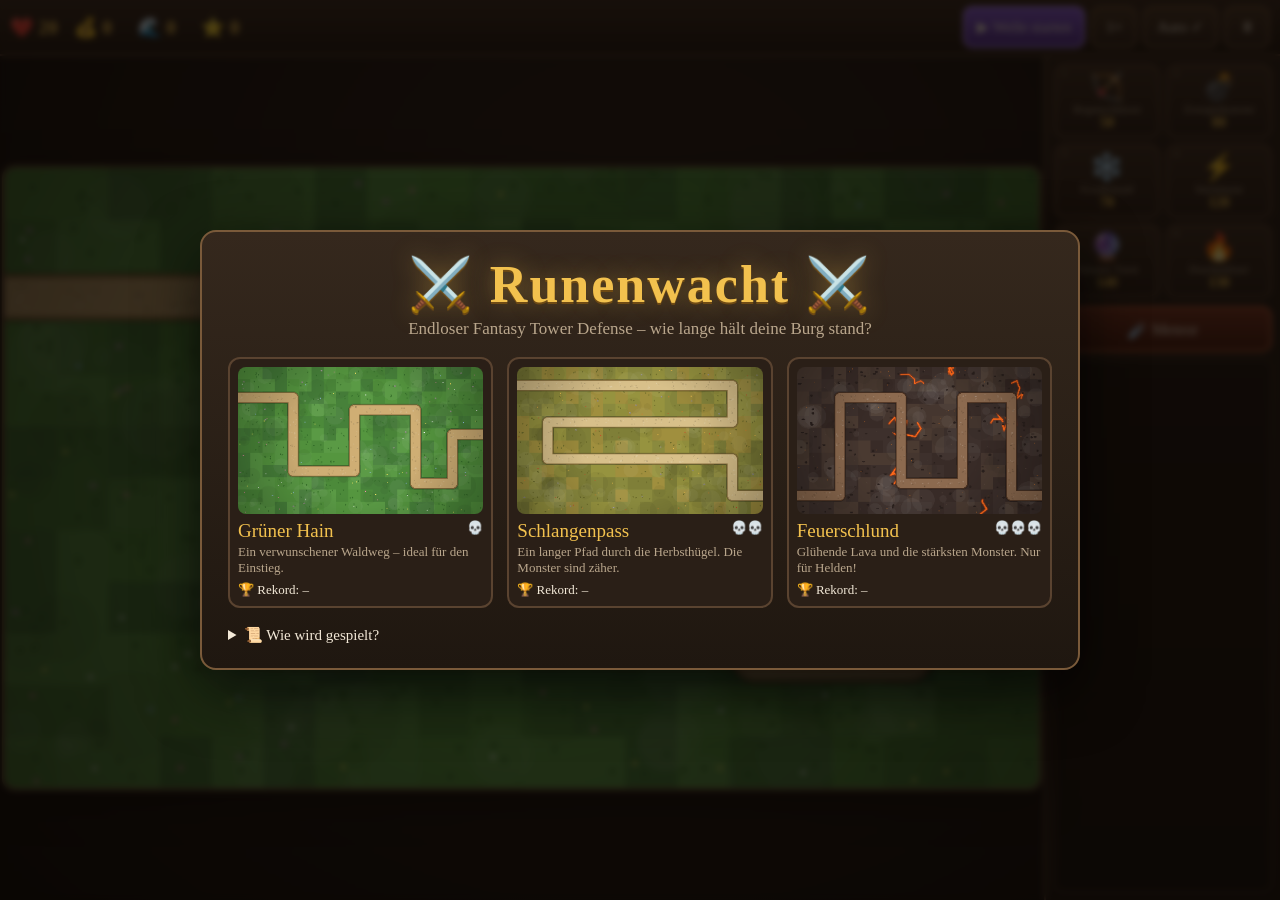
==== index.html @ 2c0310c6 "Add Runenwacht: endless fantasy tower defense game Browser game in plain HTML/CSS/JS for laptop and " ====
<!doctype html>
<html lang="de">
<head>
  <meta charset="utf-8">
  <meta name="viewport" content="width=device-width, initial-scale=1, maximum-scale=1, user-scalable=no, viewport-fit=cover">
  <meta name="mobile-web-app-capable" content="yes">
  <meta name="apple-mobile-web-app-capable" content="yes">
  <meta name="apple-mobile-web-app-status-bar-style" content="black-translucent">
  <meta name="theme-color" content="#1b1410">
  <link rel="manifest" href="manifest.webmanifest">
  <link rel="icon" href="icon.svg" type="image/svg+xml">
  <title>Runenwacht – Endless Tower Defense</title>
  <link rel="stylesheet" href="style.css">
</head>
<body>
  <div id="app">
    <header id="hud">
      <div class="stats">
        <span class="stat" title="Leben">❤️ <b id="lives">20</b></span>
        <span class="stat" title="Gold">💰 <b id="gold">0</b></span>
        <span class="stat" title="Welle">🌊 <b id="wave">0</b></span>
        <span class="stat" title="Punkte">⭐ <b id="score">0</b></span>
      </div>
      <div class="controls">
        <button id="btnWave" class="btn primary">▶ Welle starten</button>
        <button id="btnSpeed" class="btn" title="Geschwindigkeit (F)">1×</button>
        <button id="btnAuto" class="btn" title="Nächste Welle automatisch starten">Auto ✓</button>
        <button id="btnPause" class="btn" title="Pause (Leertaste)">⏸</button>
      </div>
    </header>
    <main id="main">
      <div id="stage">
        <canvas id="game"></canvas>
        <div id="toast"></div>
      </div>
      <aside id="panel">
        <div id="towerList"></div>
        <button id="btnMeteor" class="spell" title="Meteor (M)">☄️ <span>Meteor</span></button>
        <div id="info"></div>
      </aside>
    </main>
  </div>

  <div id="overlay" class="overlay"></div>

  <script src="game.js"></script>
</body>
</html>
---- style.css ----
:root {
  --panel: #2a1f17;
  --border: #5a4330;
  --gold: #f2c14e;
  --text: #f3e9d8;
  --muted: #b9a68c;
}

* { box-sizing: border-box; -webkit-tap-highlight-color: transparent; }

html, body {
  margin: 0;
  height: 100%;
  background: radial-gradient(circle at 50% 30%, #2b2018, #0d0907);
  color: var(--text);
  font-family: "Palatino Linotype", Palatino, "Book Antiqua", Georgia, serif;
  overflow: hidden;
  user-select: none;
  -webkit-user-select: none;
  -webkit-touch-callout: none;
  touch-action: manipulation;
  overscroll-behavior: none;
}

#app {
  display: flex;
  flex-direction: column;
  height: 100vh;
  height: 100dvh;
  padding: env(safe-area-inset-top) env(safe-area-inset-right) env(safe-area-inset-bottom) env(safe-area-inset-left);
}

/* ---------- HUD ---------- */
#hud {
  display: flex;
  justify-content: space-between;
  align-items: center;
  gap: 8px;
  padding: 6px 10px;
  background: linear-gradient(#3a2b1f, #221810);
  border-bottom: 2px solid var(--border);
  flex-wrap: wrap;
}
.stats { display: flex; gap: 16px; font-size: 19px; flex-wrap: wrap; }
.stat b { color: var(--gold); display: inline-block; min-width: 2ch; }
.stat.hurt b { color: #ff5a4a; }
.controls { display: flex; gap: 6px; }

.btn {
  min-height: 42px;
  min-width: 46px;
  padding: 6px 12px;
  border-radius: 9px;
  border: 2px solid #6b5038;
  background: linear-gradient(#4a3726, #31241a);
  color: var(--text);
  font: inherit;
  font-size: 15px;
  cursor: pointer;
  white-space: nowrap;
}
.btn:hover:not(:disabled) { border-color: #9a7550; }
.btn:active:not(:disabled) { transform: translateY(1px); }
.btn:disabled { opacity: .45; cursor: default; }
.btn.primary { background: linear-gradient(#8a5bd6, #56318f); border-color: #b48cf0; }
.btn.danger { background: linear-gradient(#a8452f, #6e2618); border-color: #e0806a; }
.btn.good { background: linear-gradient(#4f8f3a, #2f5e22); border-color: #8fd06e; }
.btn.off { opacity: .6; }

/* ---------- Main layout ---------- */
#main { flex: 1; display: flex; min-height: 0; }
#stage {
  flex: 1;
  position: relative;
  display: flex;
  align-items: center;
  justify-content: center;
  min-width: 0;
  min-height: 0;
}
#game {
  display: block;
  border-radius: 10px;
  box-shadow: 0 0 0 3px var(--border), 0 10px 40px rgba(0, 0, 0, .6);
  touch-action: none;
  cursor: pointer;
}

#toast {
  position: absolute;
  left: 50%;
  bottom: 18px;
  transform: translateX(-50%);
  background: rgba(20, 12, 8, .88);
  border: 1px solid var(--border);
  color: var(--text);
  padding: 8px 16px;
  border-radius: 20px;
  font-size: 15px;
  pointer-events: none;
  opacity: 0;
  transition: opacity .25s;
  white-space: nowrap;
}
#toast.show { opacity: 1; }

/* ---------- Side panel ---------- */
#panel {
  width: 236px;
  background: linear-gradient(#2e2219, #1b140e);
  border-left: 2px solid var(--border);
  padding: 8px;
  display: flex;
  flex-direction: column;
  gap: 8px;
  overflow-y: auto;
}
#towerList { display: grid; grid-template-columns: 1fr 1fr; gap: 6px; }

.tbtn {
  position: relative;
  display: flex;
  flex-direction: column;
  align-items: center;
  padding: 6px 2px 5px;
  border-radius: 10px;
  border: 2px solid var(--border);
  background: linear-gradient(#3e2e21, #2c2017);
  color: var(--text);
  font: inherit;
  cursor: pointer;
  min-width: 0;
}
.tbtn .ic { font-size: 27px; line-height: 1.15; }
.tbtn .nm { font-size: 11px; color: var(--muted); white-space: nowrap; overflow: hidden; text-overflow: ellipsis; max-width: 100%; }
.tbtn .cs { font-size: 14px; color: var(--gold); font-weight: bold; }
.tbtn .key { position: absolute; top: 2px; left: 6px; font-size: 10px; color: #8a7660; }
.tbtn.sel { border-color: var(--gold); box-shadow: 0 0 12px rgba(242, 193, 78, .55); background: linear-gradient(#5a4129, #3a2a1c); }
.tbtn.poor { opacity: .42; }

.spell {
  min-height: 46px;
  border-radius: 10px;
  border: 2px solid #c0603a;
  background: linear-gradient(#7a3420, #4a1d10);
  color: var(--text);
  font: inherit;
  font-size: 16px;
  cursor: pointer;
  position: relative;
  overflow: hidden;
}
.spell.active { border-color: var(--gold); box-shadow: 0 0 14px rgba(255, 140, 60, .7); }
.spell:disabled { opacity: .55; cursor: default; }

#info {
  background: rgba(0, 0, 0, .25);
  border: 1px solid #4a3828;
  border-radius: 10px;
  padding: 8px 10px;
  font-size: 14px;
  flex: 1;
  min-height: 90px;
  line-height: 1.35;
}
#info h3 { margin: 0 0 4px; font-size: 17px; color: var(--gold); }
#info h3 small { color: var(--muted); font-weight: normal; font-size: 13px; }
#info p { margin: 4px 0; color: var(--muted); }
#info table { width: 100%; border-collapse: collapse; margin: 4px 0 6px; }
#info td { padding: 1px 0; }
#info td:last-child { text-align: right; }
#info .up { color: #8fe07a; }
#info .row { display: flex; gap: 6px; margin-top: 6px; }
#info .row .btn { flex: 1; font-size: 14px; padding: 6px 4px; }
#info .hint { font-size: 13px; color: #8a7660; }
#info kbd { background: #3a2b1f; border: 1px solid #5a4330; border-radius: 4px; padding: 0 4px; font-size: 11px; }

/* Portrait / narrow: panel moves below the map */
@media (orientation: portrait), (max-width: 760px) {
  #main { flex-direction: column; }
  #panel {
    width: auto;
    border-left: 0;
    border-top: 2px solid var(--border);
    display: grid;
    grid-template-columns: 1fr 130px;
    grid-template-areas: "towers towers" "info spell";
    max-height: 46vh;
  }
  #towerList { grid-area: towers; grid-template-columns: repeat(6, 1fr); }
  #btnMeteor { grid-area: spell; }
  #info { grid-area: info; height: 168px; min-height: 0; overflow-y: auto; }
  .tbtn .key { display: none; }
}

@media (max-height: 520px) and (orientation: landscape) {
  .stats { font-size: 16px; gap: 10px; }
  .btn { min-height: 36px; padding: 4px 9px; }
  #hud { padding: 3px 8px; }
  .tbtn .ic { font-size: 22px; }
  .tbtn .nm { display: none; }
}

/* ---------- Overlay ---------- */
.overlay {
  position: fixed;
  inset: 0;
  display: none;
  align-items: center;
  justify-content: center;
  background: rgba(10, 6, 4, .72);
  backdrop-filter: blur(3px);
  -webkit-backdrop-filter: blur(3px);
  z-index: 10;
  padding: 16px;
  overflow-y: auto;
}
.overlay.show { display: flex; }

.card {
  background: linear-gradient(#35281d, #1f1710);
  border: 2px solid #7a5a3a;
  border-radius: 16px;
  padding: 22px 26px;
  max-width: 880px;
  width: 100%;
  text-align: center;
  box-shadow: 0 20px 60px rgba(0, 0, 0, .7);
  margin: auto;
}
.card h1 {
  margin: 0;
  font-size: clamp(30px, 6vw, 52px);
  letter-spacing: 2px;
  color: var(--gold);
  text-shadow: 0 2px 0 #6e4a14, 0 0 24px rgba(242, 193, 78, .4);
}
.card h2 { margin: 0 0 8px; color: var(--gold); font-size: 30px; }
.card .sub { color: var(--muted); margin: 4px 0 18px; font-size: 17px; }
.card .big { font-size: 20px; margin: 6px 0; }
.card .big b { color: var(--gold); }
.card .record { color: #8fe07a; font-weight: bold; font-size: 20px; margin: 8px 0; }
.card .buttons { display: flex; gap: 10px; justify-content: center; margin-top: 16px; flex-wrap: wrap; }
.card .buttons .btn { font-size: 18px; padding: 10px 22px; }

.maps { display: grid; grid-template-columns: repeat(auto-fit, minmax(220px, 1fr)); gap: 14px; }
.mapcard {
  background: #2a1f17;
  border: 2px solid var(--border);
  border-radius: 12px;
  padding: 8px;
  cursor: pointer;
  color: var(--text);
  font: inherit;
  text-align: left;
  transition: transform .12s, border-color .12s;
}
.mapcard:hover, .mapcard:focus-visible { border-color: var(--gold); transform: translateY(-2px); }
.mapcard canvas { width: 100%; border-radius: 8px; display: block; aspect-ratio: 20 / 12; }
.mapcard .t { font-size: 19px; color: var(--gold); margin: 6px 0 2px; }
.mapcard .d { font-size: 13px; color: var(--muted); min-height: 34px; }
.mapcard .b { font-size: 13px; margin-top: 4px; }
.mapcard .diff { float: right; font-size: 13px; color: #ff9a6a; }

.help { margin-top: 16px; font-size: 14px; color: var(--muted); text-align: left; line-height: 1.5; }
.help summary { cursor: pointer; color: var(--text); font-size: 15px; }
.help ul { margin: 6px 0; padding-left: 20px; }
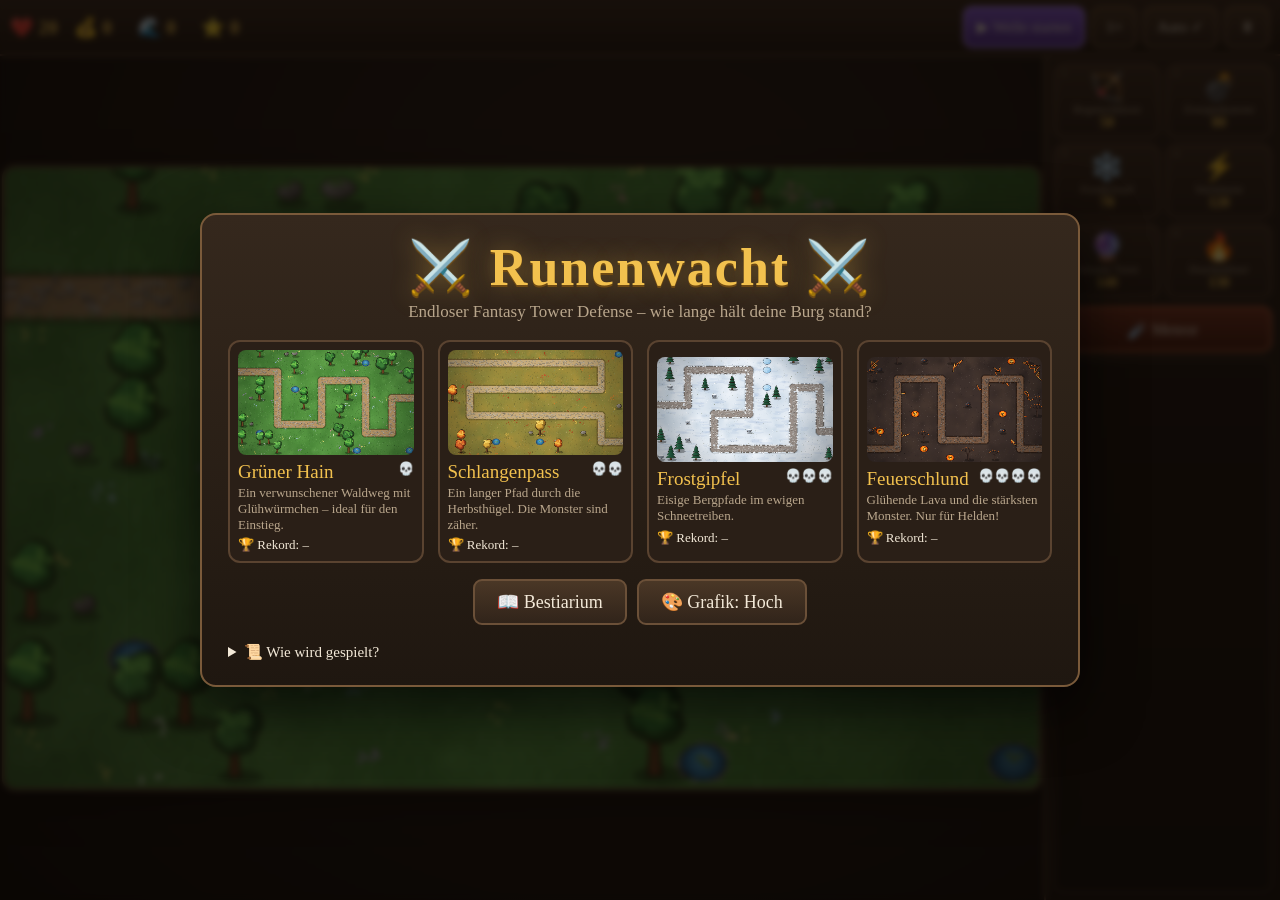
==== commit fae4dbf5: "Add 12 new enemies, 2 bosses and completely redrawn graphics - 19 enemy types with abilities (revive" ====
--- a/index.html
+++ b/index.html
@@ -35,6 +35,7 @@
       </div>
       <aside id="panel">
         <div id="towerList"></div>
+        <div id="nextWave"></div>
         <button id="btnMeteor" class="spell" title="Meteor (M)">☄️ <span>Meteor</span></button>
         <div id="info"></div>
       </aside>
@@ -43,6 +44,6 @@
 
   <div id="overlay" class="overlay"></div>
 
-  <script src="game.js"></script>
+  <script type="module" src="js/main.js"></script>
 </body>
 </html>
--- a/style.css
+++ b/style.css
@@ -175,6 +175,33 @@
 #info .hint { font-size: 13px; color: #8a7660; }
 #info kbd { background: #3a2b1f; border: 1px solid #5a4330; border-radius: 4px; padding: 0 4px; font-size: 11px; }
 
+/* Wellenvorschau */
+#nextWave { background: rgba(0, 0, 0, .25); border: 1px solid #4a3828; border-radius: 10px; padding: 5px 7px; }
+#nextWave:empty { display: none; }
+.nwtitle { font-size: 12px; color: var(--muted); margin-bottom: 3px; }
+.nwicons { display: flex; flex-wrap: wrap; gap: 4px; }
+.nwi { position: relative; width: 38px; height: 38px; border-radius: 8px; background: radial-gradient(#4a3828, #2a1f17); border: 1px solid #5a4330; }
+.nwi.boss { border-color: #e0301a; box-shadow: 0 0 8px rgba(224, 48, 26, .6); }
+.nwi canvas { width: 100%; height: 100%; display: block; }
+.nwi span { position: absolute; right: 1px; bottom: -2px; font-size: 11px; font-weight: bold; color: var(--gold); text-shadow: 0 1px 2px #000, 0 0 3px #000; }
+
+/* Gegner-Info */
+#info .enemyhead { display: flex; gap: 8px; align-items: center; }
+#info .enemyhead canvas { width: 64px; height: 64px; border-radius: 8px; background: radial-gradient(#4a3828, #2a1f17); flex: none; }
+#info .hp { color: #ff8a7a; margin: 2px 0; }
+.traits { display: flex; flex-wrap: wrap; gap: 4px; margin: 6px 0 0; }
+.traits span { font-size: 11.5px; background: #3a2b1f; border: 1px solid #5a4330; border-radius: 10px; padding: 1px 7px; color: var(--text); }
+
+/* Bestiarium */
+.card.wide { max-width: 1100px; }
+.bestiary { display: grid; grid-template-columns: repeat(auto-fill, minmax(300px, 1fr)); gap: 10px; text-align: left; max-height: 68vh; overflow-y: auto; padding: 4px; }
+.beast { display: flex; gap: 10px; background: #2a1f17; border: 1px solid var(--border); border-radius: 12px; padding: 8px; }
+.beast.boss { border-color: #a0301a; background: linear-gradient(#3a1a14, #2a1410); }
+.beast canvas { width: 84px; height: 84px; flex: none; border-radius: 10px; background: radial-gradient(#4a3828, #1f1610); }
+.beast .bt b { color: var(--gold); font-size: 16px; display: block; }
+.beast .bt small { color: #ff9a6a; font-size: 12px; }
+.beast .bt p { margin: 3px 0; font-size: 13px; color: var(--muted); }
+
 /* Portrait / narrow: panel moves below the map */
 @media (orientation: portrait), (max-width: 760px) {
   #main { flex-direction: column; }
@@ -184,11 +211,13 @@
     border-top: 2px solid var(--border);
     display: grid;
     grid-template-columns: 1fr 130px;
-    grid-template-areas: "towers towers" "info spell";
+    grid-template-areas: "towers towers" "next next" "info spell";
     max-height: 46vh;
   }
   #towerList { grid-area: towers; grid-template-columns: repeat(6, 1fr); }
   #btnMeteor { grid-area: spell; }
+  #nextWave { grid-area: next; display: flex; align-items: center; gap: 8px; }
+  .nwtitle { margin: 0; white-space: nowrap; }
   #info { grid-area: info; height: 168px; min-height: 0; overflow-y: auto; }
   .tbtn .key { display: none; }
 }
@@ -243,7 +272,7 @@
 .card .buttons { display: flex; gap: 10px; justify-content: center; margin-top: 16px; flex-wrap: wrap; }
 .card .buttons .btn { font-size: 18px; padding: 10px 22px; }
 
-.maps { display: grid; grid-template-columns: repeat(auto-fit, minmax(220px, 1fr)); gap: 14px; }
+.maps { display: grid; grid-template-columns: repeat(auto-fit, minmax(190px, 1fr)); gap: 14px; }
 .mapcard {
   background: #2a1f17;
   border: 2px solid var(--border);
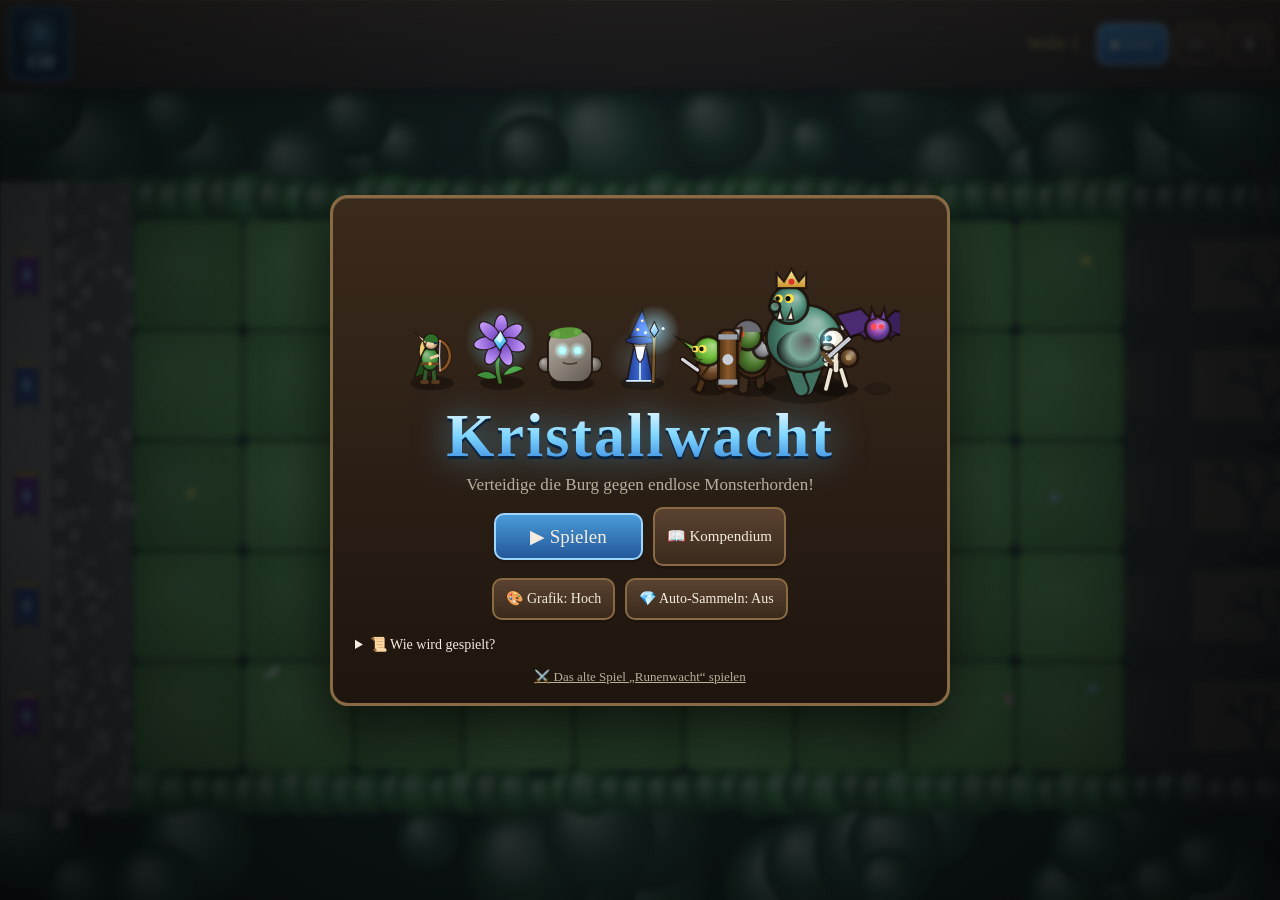
==== commit 4c4e1397: "Add Kristallwacht: lane-based fantasy defense in PvZ style - Endless lane defense with mana crystals" ====
--- a/index.html
+++ b/index.html
@@ -6,44 +6,35 @@
   <meta name="mobile-web-app-capable" content="yes">
   <meta name="apple-mobile-web-app-capable" content="yes">
   <meta name="apple-mobile-web-app-status-bar-style" content="black-translucent">
-  <meta name="theme-color" content="#1b1410">
+  <meta name="theme-color" content="#0f1a12">
   <link rel="manifest" href="manifest.webmanifest">
   <link rel="icon" href="icon.svg" type="image/svg+xml">
-  <title>Runenwacht – Endless Tower Defense</title>
+  <title>Kristallwacht – Endless Fantasy Defense</title>
   <link rel="stylesheet" href="style.css">
 </head>
 <body>
   <div id="app">
-    <header id="hud">
-      <div class="stats">
-        <span class="stat" title="Leben">❤️ <b id="lives">20</b></span>
-        <span class="stat" title="Gold">💰 <b id="gold">0</b></span>
-        <span class="stat" title="Welle">🌊 <b id="wave">0</b></span>
-        <span class="stat" title="Punkte">⭐ <b id="score">0</b></span>
+    <div id="top">
+      <div id="tray">
+        <div id="mana"><canvas id="manaIcon" width="80" height="80"></canvas><b id="manaVal">150</b></div>
+        <div id="cards"></div>
       </div>
-      <div class="controls">
-        <button id="btnWave" class="btn primary">▶ Welle starten</button>
-        <button id="btnSpeed" class="btn" title="Geschwindigkeit (F)">1×</button>
-        <button id="btnAuto" class="btn" title="Nächste Welle automatisch starten">Auto ✓</button>
+      <div id="bar">
+        <span id="waveLbl">Welle 1</span>
+        <span id="hearts"></span>
+        <span id="score"></span>
+        <button id="btnWave" class="btn primary">▶ Los!</button>
+        <button id="btnSpeed" class="btn" title="Tempo (F)">1×</button>
         <button id="btnPause" class="btn" title="Pause (Leertaste)">⏸</button>
       </div>
-    </header>
-    <main id="main">
-      <div id="stage">
-        <canvas id="game"></canvas>
-        <div id="toast"></div>
-      </div>
-      <aside id="panel">
-        <div id="towerList"></div>
-        <div id="nextWave"></div>
-        <button id="btnMeteor" class="spell" title="Meteor (M)">☄️ <span>Meteor</span></button>
-        <div id="info"></div>
-      </aside>
-    </main>
+    </div>
+    <div id="stage">
+      <canvas id="game"></canvas>
+      <div id="popup"></div>
+      <div id="toast"></div>
+    </div>
   </div>
-
   <div id="overlay" class="overlay"></div>
-
-  <script type="module" src="js/main.js"></script>
+  <script type="module" src="src/main.js"></script>
 </body>
 </html>
--- a/style.css
+++ b/style.css
@@ -1,296 +1,184 @@
 :root {
-  --panel: #2a1f17;
-  --border: #5a4330;
   --gold: #f2c14e;
-  --text: #f3e9d8;
-  --muted: #b9a68c;
+  --text: #f3ecdf;
+  --muted: #b9b09c;
+  --mana: #7fd6ff;
+  --wood1: #4a3524;
+  --wood2: #2c1f15;
+  --border: #6b5038;
 }
-
 * { box-sizing: border-box; -webkit-tap-highlight-color: transparent; }
-
 html, body {
-  margin: 0;
-  height: 100%;
-  background: radial-gradient(circle at 50% 30%, #2b2018, #0d0907);
+  margin: 0; height: 100%;
+  background: #0d1810;
   color: var(--text);
   font-family: "Palatino Linotype", Palatino, "Book Antiqua", Georgia, serif;
   overflow: hidden;
-  user-select: none;
-  -webkit-user-select: none;
-  -webkit-touch-callout: none;
-  touch-action: manipulation;
-  overscroll-behavior: none;
+  user-select: none; -webkit-user-select: none; -webkit-touch-callout: none;
+  touch-action: manipulation; overscroll-behavior: none;
 }
-
 #app {
-  display: flex;
-  flex-direction: column;
-  height: 100vh;
-  height: 100dvh;
+  display: flex; flex-direction: column;
+  height: 100vh; height: 100dvh;
   padding: env(safe-area-inset-top) env(safe-area-inset-right) env(safe-area-inset-bottom) env(safe-area-inset-left);
 }
 
-/* ---------- HUD ---------- */
-#hud {
-  display: flex;
-  justify-content: space-between;
-  align-items: center;
-  gap: 8px;
-  padding: 6px 10px;
-  background: linear-gradient(#3a2b1f, #221810);
-  border-bottom: 2px solid var(--border);
-  flex-wrap: wrap;
+/* ---------- Kopfzeile (Querformat): Karten links, Status rechts ---------- */
+#top {
+  display: flex; align-items: stretch; gap: 8px;
+  padding: 6px 8px;
+  background: linear-gradient(#4a3524, #2a1d13);
+  border-bottom: 3px solid #1a120c;
+  box-shadow: 0 4px 14px rgba(0, 0, 0, .5), inset 0 1px 0 rgba(255, 220, 160, .15);
+  z-index: 2;
 }
-.stats { display: flex; gap: 16px; font-size: 19px; flex-wrap: wrap; }
-.stat b { color: var(--gold); display: inline-block; min-width: 2ch; }
-.stat.hurt b { color: #ff5a4a; }
-.controls { display: flex; gap: 6px; }
+#tray { display: flex; align-items: center; gap: 8px; flex: 1; min-width: 0; }
+#mana {
+  flex: none; display: flex; flex-direction: column; align-items: center; justify-content: center;
+  width: 64px; height: 76px; border-radius: 12px;
+  background: radial-gradient(circle at 50% 35%, #1d3550, #0b1522);
+  border: 2px solid #3d6a8f; box-shadow: inset 0 0 12px rgba(80, 180, 255, .35);
+}
+#manaIcon { width: 36px; height: 36px; }
+#manaVal { font-size: 19px; color: #c8f0ff; text-shadow: 0 0 8px rgba(100, 200, 255, .8); }
+#cards { display: flex; gap: 6px; overflow-x: auto; overflow-y: hidden; scrollbar-width: none; padding: 2px; min-width: 0; }
+#cards::-webkit-scrollbar { display: none; }
+
+.card {
+  position: relative; flex: none;
+  width: 62px; height: 76px; padding: 0;
+  border-radius: 10px;
+  border: 2px solid #8a6a45;
+  background: linear-gradient(#f3e3c0, #d9bf8e);
+  box-shadow: 0 3px 0 #5a4028, 0 4px 8px rgba(0, 0, 0, .4);
+  cursor: pointer; overflow: hidden; touch-action: none;
+  transition: transform .1s;
+}
+.card canvas { width: 58px; height: 58px; display: block; margin: 0 auto; pointer-events: none; }
+.card .cost {
+  position: absolute; left: 0; right: 0; bottom: 0; height: 16px;
+  background: #2a1d13; color: #c8f0ff; font-size: 13px; font-weight: bold; line-height: 16px; text-align: center;
+}
+.card .cost::before { content: "💎"; font-size: 10px; margin-right: 2px; }
+.card .cdm { position: absolute; left: 0; right: 0; top: 0; height: 0; background: rgba(20, 15, 10, .62); pointer-events: none; }
+.card .lock { display: none; }
+.card.locked { background: linear-gradient(#5a5048, #3a332d); border-color: #4a4038; cursor: default; }
+.card.locked canvas, .card.locked .cost { opacity: 0; }
+.card.locked .lock { display: flex; flex-direction: column; align-items: center; justify-content: center; position: absolute; inset: 0; font-size: 20px; }
+.card.locked .lock small { font-size: 10px; color: var(--muted); }
+.card.poor:not(.locked) { filter: grayscale(.7) brightness(.75); }
+.card.sel { transform: translateY(-4px); border-color: #7fd6ff; box-shadow: 0 0 0 2px #7fd6ff, 0 0 16px rgba(127, 214, 255, .8); }
+
+#bar { display: flex; align-items: center; gap: 6px; flex: none; }
+#waveLbl { font-size: 17px; color: var(--gold); white-space: nowrap; }
+#hearts { font-size: 16px; letter-spacing: -2px; white-space: nowrap; }
+#score { font-size: 14px; color: var(--muted); white-space: nowrap; }
 
 .btn {
-  min-height: 42px;
-  min-width: 46px;
-  padding: 6px 12px;
-  border-radius: 9px;
-  border: 2px solid #6b5038;
-  background: linear-gradient(#4a3726, #31241a);
-  color: var(--text);
-  font: inherit;
-  font-size: 15px;
-  cursor: pointer;
-  white-space: nowrap;
+  min-height: 42px; min-width: 46px; padding: 6px 12px;
+  border-radius: 10px; border: 2px solid #8a6a45;
+  background: linear-gradient(#5a4230, #3a2a1c);
+  color: var(--text); font: inherit; font-size: 15px; cursor: pointer; white-space: nowrap;
+  box-shadow: 0 3px 0 #1e150e;
 }
-.btn:hover:not(:disabled) { border-color: #9a7550; }
-.btn:active:not(:disabled) { transform: translateY(1px); }
+.btn:active:not(:disabled) { transform: translateY(2px); box-shadow: 0 1px 0 #1e150e; }
 .btn:disabled { opacity: .45; cursor: default; }
-.btn.primary { background: linear-gradient(#8a5bd6, #56318f); border-color: #b48cf0; }
-.btn.danger { background: linear-gradient(#a8452f, #6e2618); border-color: #e0806a; }
-.btn.good { background: linear-gradient(#4f8f3a, #2f5e22); border-color: #8fd06e; }
-.btn.off { opacity: .6; }
+.btn.primary { background: linear-gradient(#4a9ad8, #23589a); border-color: #9fd6ff; }
+.btn.good { background: linear-gradient(#5aa040, #2f6a22); border-color: #a8e08a; }
+.btn.danger { background: linear-gradient(#b0503a, #6e2618); border-color: #e8907a; }
+.btn.big { font-size: 22px; padding: 10px 34px; }
+.btn.poor { filter: grayscale(.6) brightness(.8); }
 
-/* ---------- Main layout ---------- */
-#main { flex: 1; display: flex; min-height: 0; }
-#stage {
-  flex: 1;
-  position: relative;
-  display: flex;
-  align-items: center;
-  justify-content: center;
-  min-width: 0;
-  min-height: 0;
+/* ---------- Spielfläche ---------- */
+#stage { position: relative; flex: 1; min-height: 0; }
+#game { position: absolute; inset: 0; display: block; touch-action: none; }
+#popup {
+  position: absolute; display: none; z-index: 3;
+  background: rgba(30, 20, 12, .94); border: 2px solid var(--gold); border-radius: 12px;
+  padding: 6px 8px; box-shadow: 0 6px 18px rgba(0, 0, 0, .6);
 }
-#game {
-  display: block;
-  border-radius: 10px;
-  box-shadow: 0 0 0 3px var(--border), 0 10px 40px rgba(0, 0, 0, .6);
-  touch-action: none;
-  cursor: pointer;
-}
-
+#popup.show { display: block; }
+#popup .ptitle { font-size: 14px; color: var(--gold); text-align: center; margin-bottom: 4px; white-space: nowrap; }
+#popup .ptitle small { color: var(--muted); }
+#popup .prow { display: flex; gap: 6px; }
+#popup .btn { min-height: 38px; font-size: 14px; padding: 4px 10px; }
+#popup .mi::before { content: "💎"; font-size: 11px; }
 #toast {
-  position: absolute;
-  left: 50%;
-  bottom: 18px;
-  transform: translateX(-50%);
-  background: rgba(20, 12, 8, .88);
-  border: 1px solid var(--border);
-  color: var(--text);
-  padding: 8px 16px;
-  border-radius: 20px;
-  font-size: 15px;
-  pointer-events: none;
-  opacity: 0;
-  transition: opacity .25s;
-  white-space: nowrap;
+  position: absolute; left: 50%; top: 14px; transform: translateX(-50%);
+  background: rgba(20, 12, 8, .9); border: 1px solid var(--border); padding: 8px 16px; border-radius: 20px;
+  font-size: 15px; pointer-events: none; opacity: 0; transition: opacity .25s; white-space: nowrap; z-index: 4;
 }
 #toast.show { opacity: 1; }
 
-/* ---------- Side panel ---------- */
-#panel {
-  width: 236px;
-  background: linear-gradient(#2e2219, #1b140e);
-  border-left: 2px solid var(--border);
-  padding: 8px;
-  display: flex;
-  flex-direction: column;
-  gap: 8px;
-  overflow-y: auto;
+/* ---------- Hochformat: Status oben, Karten unten (Daumen) ---------- */
+@media (orientation: portrait) {
+  #top { display: contents; }
+  #bar {
+    order: 0; justify-content: space-between; padding: 6px 8px;
+    background: linear-gradient(#4a3524, #2a1d13); border-bottom: 3px solid #1a120c;
+  }
+  #stage { order: 1; }
+  #tray {
+    order: 2; flex: none; padding: 6px 8px;
+    background: linear-gradient(#4a3524, #2a1d13); border-top: 3px solid #1a120c;
+    box-shadow: 0 -4px 14px rgba(0, 0, 0, .5);
+  }
+  #score { display: none; }
+  .btn { min-width: 42px; padding: 6px 9px; }
 }
-#towerList { display: grid; grid-template-columns: 1fr 1fr; gap: 6px; }
-
-.tbtn {
-  position: relative;
-  display: flex;
-  flex-direction: column;
-  align-items: center;
-  padding: 6px 2px 5px;
-  border-radius: 10px;
-  border: 2px solid var(--border);
-  background: linear-gradient(#3e2e21, #2c2017);
-  color: var(--text);
-  font: inherit;
-  cursor: pointer;
-  min-width: 0;
-}
-.tbtn .ic { font-size: 27px; line-height: 1.15; }
-.tbtn .nm { font-size: 11px; color: var(--muted); white-space: nowrap; overflow: hidden; text-overflow: ellipsis; max-width: 100%; }
-.tbtn .cs { font-size: 14px; color: var(--gold); font-weight: bold; }
-.tbtn .key { position: absolute; top: 2px; left: 6px; font-size: 10px; color: #8a7660; }
-.tbtn.sel { border-color: var(--gold); box-shadow: 0 0 12px rgba(242, 193, 78, .55); background: linear-gradient(#5a4129, #3a2a1c); }
-.tbtn.poor { opacity: .42; }
-
-.spell {
-  min-height: 46px;
-  border-radius: 10px;
-  border: 2px solid #c0603a;
-  background: linear-gradient(#7a3420, #4a1d10);
-  color: var(--text);
-  font: inherit;
-  font-size: 16px;
-  cursor: pointer;
-  position: relative;
-  overflow: hidden;
-}
-.spell.active { border-color: var(--gold); box-shadow: 0 0 14px rgba(255, 140, 60, .7); }
-.spell:disabled { opacity: .55; cursor: default; }
-
-#info {
-  background: rgba(0, 0, 0, .25);
-  border: 1px solid #4a3828;
-  border-radius: 10px;
-  padding: 8px 10px;
-  font-size: 14px;
-  flex: 1;
-  min-height: 90px;
-  line-height: 1.35;
-}
-#info h3 { margin: 0 0 4px; font-size: 17px; color: var(--gold); }
-#info h3 small { color: var(--muted); font-weight: normal; font-size: 13px; }
-#info p { margin: 4px 0; color: var(--muted); }
-#info table { width: 100%; border-collapse: collapse; margin: 4px 0 6px; }
-#info td { padding: 1px 0; }
-#info td:last-child { text-align: right; }
-#info .up { color: #8fe07a; }
-#info .row { display: flex; gap: 6px; margin-top: 6px; }
-#info .row .btn { flex: 1; font-size: 14px; padding: 6px 4px; }
-#info .hint { font-size: 13px; color: #8a7660; }
-#info kbd { background: #3a2b1f; border: 1px solid #5a4330; border-radius: 4px; padding: 0 4px; font-size: 11px; }
-
-/* Wellenvorschau */
-#nextWave { background: rgba(0, 0, 0, .25); border: 1px solid #4a3828; border-radius: 10px; padding: 5px 7px; }
-#nextWave:empty { display: none; }
-.nwtitle { font-size: 12px; color: var(--muted); margin-bottom: 3px; }
-.nwicons { display: flex; flex-wrap: wrap; gap: 4px; }
-.nwi { position: relative; width: 38px; height: 38px; border-radius: 8px; background: radial-gradient(#4a3828, #2a1f17); border: 1px solid #5a4330; }
-.nwi.boss { border-color: #e0301a; box-shadow: 0 0 8px rgba(224, 48, 26, .6); }
-.nwi canvas { width: 100%; height: 100%; display: block; }
-.nwi span { position: absolute; right: 1px; bottom: -2px; font-size: 11px; font-weight: bold; color: var(--gold); text-shadow: 0 1px 2px #000, 0 0 3px #000; }
-
-/* Gegner-Info */
-#info .enemyhead { display: flex; gap: 8px; align-items: center; }
-#info .enemyhead canvas { width: 64px; height: 64px; border-radius: 8px; background: radial-gradient(#4a3828, #2a1f17); flex: none; }
-#info .hp { color: #ff8a7a; margin: 2px 0; }
-.traits { display: flex; flex-wrap: wrap; gap: 4px; margin: 6px 0 0; }
-.traits span { font-size: 11.5px; background: #3a2b1f; border: 1px solid #5a4330; border-radius: 10px; padding: 1px 7px; color: var(--text); }
-
-/* Bestiarium */
-.card.wide { max-width: 1100px; }
-.bestiary { display: grid; grid-template-columns: repeat(auto-fill, minmax(300px, 1fr)); gap: 10px; text-align: left; max-height: 68vh; overflow-y: auto; padding: 4px; }
-.beast { display: flex; gap: 10px; background: #2a1f17; border: 1px solid var(--border); border-radius: 12px; padding: 8px; }
-.beast.boss { border-color: #a0301a; background: linear-gradient(#3a1a14, #2a1410); }
-.beast canvas { width: 84px; height: 84px; flex: none; border-radius: 10px; background: radial-gradient(#4a3828, #1f1610); }
-.beast .bt b { color: var(--gold); font-size: 16px; display: block; }
-.beast .bt small { color: #ff9a6a; font-size: 12px; }
-.beast .bt p { margin: 3px 0; font-size: 13px; color: var(--muted); }
-
-/* Portrait / narrow: panel moves below the map */
-@media (orientation: portrait), (max-width: 760px) {
-  #main { flex-direction: column; }
-  #panel {
-    width: auto;
-    border-left: 0;
-    border-top: 2px solid var(--border);
-    display: grid;
-    grid-template-columns: 1fr 130px;
-    grid-template-areas: "towers towers" "next next" "info spell";
-    max-height: 46vh;
-  }
-  #towerList { grid-area: towers; grid-template-columns: repeat(6, 1fr); }
-  #btnMeteor { grid-area: spell; }
-  #nextWave { grid-area: next; display: flex; align-items: center; gap: 8px; }
-  .nwtitle { margin: 0; white-space: nowrap; }
-  #info { grid-area: info; height: 168px; min-height: 0; overflow-y: auto; }
-  .tbtn .key { display: none; }
+@media (max-height: 520px) and (orientation: landscape) {
+  .card { width: 52px; height: 64px; }
+  .card canvas { width: 48px; height: 48px; }
+  #mana { width: 54px; height: 64px; }
+  #manaIcon { width: 28px; height: 28px; }
+  #score { display: none; }
+  .btn { min-height: 36px; }
 }
 
-@media (max-height: 520px) and (orientation: landscape) {
-  .stats { font-size: 16px; gap: 10px; }
-  .btn { min-height: 36px; padding: 4px 9px; }
-  #hud { padding: 3px 8px; }
-  .tbtn .ic { font-size: 22px; }
-  .tbtn .nm { display: none; }
-}
-
-/* ---------- Overlay ---------- */
+/* ---------- Overlays ---------- */
 .overlay {
-  position: fixed;
-  inset: 0;
-  display: none;
-  align-items: center;
-  justify-content: center;
-  background: rgba(10, 6, 4, .72);
-  backdrop-filter: blur(3px);
-  -webkit-backdrop-filter: blur(3px);
-  z-index: 10;
-  padding: 16px;
-  overflow-y: auto;
+  position: fixed; inset: 0; display: none; z-index: 10;
+  align-items: center; justify-content: center;
+  background: radial-gradient(circle at 50% 40%, rgba(20, 30, 40, .6), rgba(5, 8, 10, .85));
+  backdrop-filter: blur(3px); -webkit-backdrop-filter: blur(3px);
+  padding: 14px; overflow-y: auto;
 }
 .overlay.show { display: flex; }
+.panel {
+  margin: auto; width: 100%; max-width: 620px; text-align: center;
+  background: linear-gradient(#3a2a1c, #1e150e);
+  border: 3px solid #8a6a45; border-radius: 18px;
+  padding: 18px 22px; box-shadow: 0 20px 60px rgba(0, 0, 0, .7), inset 0 1px 0 rgba(255, 220, 160, .15);
+}
+.panel.wide { max-width: 1100px; }
+.panel h1 {
+  margin: 0; font-size: clamp(36px, 8vw, 62px); letter-spacing: 2px;
+  background: linear-gradient(#ffffff, #7fd6ff 50%, #2a7ad8); -webkit-background-clip: text; background-clip: text; color: transparent;
+  filter: drop-shadow(0 3px 0 #0b2440) drop-shadow(0 0 18px rgba(100, 200, 255, .5));
+}
+.panel h2 { margin: 0 0 10px; color: var(--gold); font-size: 28px; }
+.panel h3 { color: var(--gold); text-align: left; margin: 14px 4px 8px; }
+.panel .sub { color: var(--muted); font-size: 17px; margin: 4px 0 12px; }
+.panel .big { font-size: 19px; margin: 6px 0; }
+.panel .big b { color: var(--gold); }
+.panel .rec { color: #8fe07a; font-weight: bold; font-size: 18px; margin: 6px 0; }
+.hero { width: 100%; max-width: 520px; height: auto; display: block; margin: -6px auto -10px; }
+.buttons { display: flex; gap: 10px; justify-content: center; flex-wrap: wrap; margin-top: 12px; }
+.buttons.small .btn { font-size: 14px; }
+.help { margin-top: 14px; text-align: left; color: var(--muted); font-size: 14px; line-height: 1.5; }
+.help summary { cursor: pointer; color: var(--text); }
+.help ul { padding-left: 20px; margin: 6px 0; }
+.help b { color: var(--mana); }
+.old { margin: 14px 0 0; font-size: 13px; }
+.old a { color: var(--muted); }
 
-.card {
-  background: linear-gradient(#35281d, #1f1710);
-  border: 2px solid #7a5a3a;
-  border-radius: 16px;
-  padding: 22px 26px;
-  max-width: 880px;
-  width: 100%;
-  text-align: center;
-  box-shadow: 0 20px 60px rgba(0, 0, 0, .7);
-  margin: auto;
-}
-.card h1 {
-  margin: 0;
-  font-size: clamp(30px, 6vw, 52px);
-  letter-spacing: 2px;
-  color: var(--gold);
-  text-shadow: 0 2px 0 #6e4a14, 0 0 24px rgba(242, 193, 78, .4);
-}
-.card h2 { margin: 0 0 8px; color: var(--gold); font-size: 30px; }
-.card .sub { color: var(--muted); margin: 4px 0 18px; font-size: 17px; }
-.card .big { font-size: 20px; margin: 6px 0; }
-.card .big b { color: var(--gold); }
-.card .record { color: #8fe07a; font-weight: bold; font-size: 20px; margin: 8px 0; }
-.card .buttons { display: flex; gap: 10px; justify-content: center; margin-top: 16px; flex-wrap: wrap; }
-.card .buttons .btn { font-size: 18px; padding: 10px 22px; }
-
-.maps { display: grid; grid-template-columns: repeat(auto-fit, minmax(190px, 1fr)); gap: 14px; }
-.mapcard {
-  background: #2a1f17;
-  border: 2px solid var(--border);
-  border-radius: 12px;
-  padding: 8px;
-  cursor: pointer;
-  color: var(--text);
-  font: inherit;
-  text-align: left;
-  transition: transform .12s, border-color .12s;
-}
-.mapcard:hover, .mapcard:focus-visible { border-color: var(--gold); transform: translateY(-2px); }
-.mapcard canvas { width: 100%; border-radius: 8px; display: block; aspect-ratio: 20 / 12; }
-.mapcard .t { font-size: 19px; color: var(--gold); margin: 6px 0 2px; }
-.mapcard .d { font-size: 13px; color: var(--muted); min-height: 34px; }
-.mapcard .b { font-size: 13px; margin-top: 4px; }
-.mapcard .diff { float: right; font-size: 13px; color: #ff9a6a; }
-
-.help { margin-top: 16px; font-size: 14px; color: var(--muted); text-align: left; line-height: 1.5; }
-.help summary { cursor: pointer; color: var(--text); font-size: 15px; }
-.help ul { margin: 6px 0; padding-left: 20px; }
+.book { max-height: 70vh; overflow-y: auto; padding: 0 4px; }
+.book .grid { display: grid; grid-template-columns: repeat(auto-fill, minmax(290px, 1fr)); gap: 10px; }
+.entry { display: flex; gap: 10px; text-align: left; background: rgba(0, 0, 0, .25); border: 1px solid #5a4330; border-radius: 12px; padding: 8px; }
+.entry.boss { border-color: #a0301a; background: rgba(80, 20, 10, .35); }
+.entry canvas { width: 80px; height: 80px; flex: none; border-radius: 10px; background: radial-gradient(#4f9536, #2a5a1e); }
+.entry b { color: var(--gold); display: block; font-size: 16px; }
+.entry small { color: #9ee8ff; font-size: 12px; }
+.entry p { margin: 3px 0; font-size: 13px; color: var(--muted); }
+.traits { display: flex; flex-wrap: wrap; gap: 4px; }
+.traits span { font-size: 11.5px; background: #3a2b1f; border: 1px solid #5a4330; border-radius: 10px; padding: 1px 7px; }
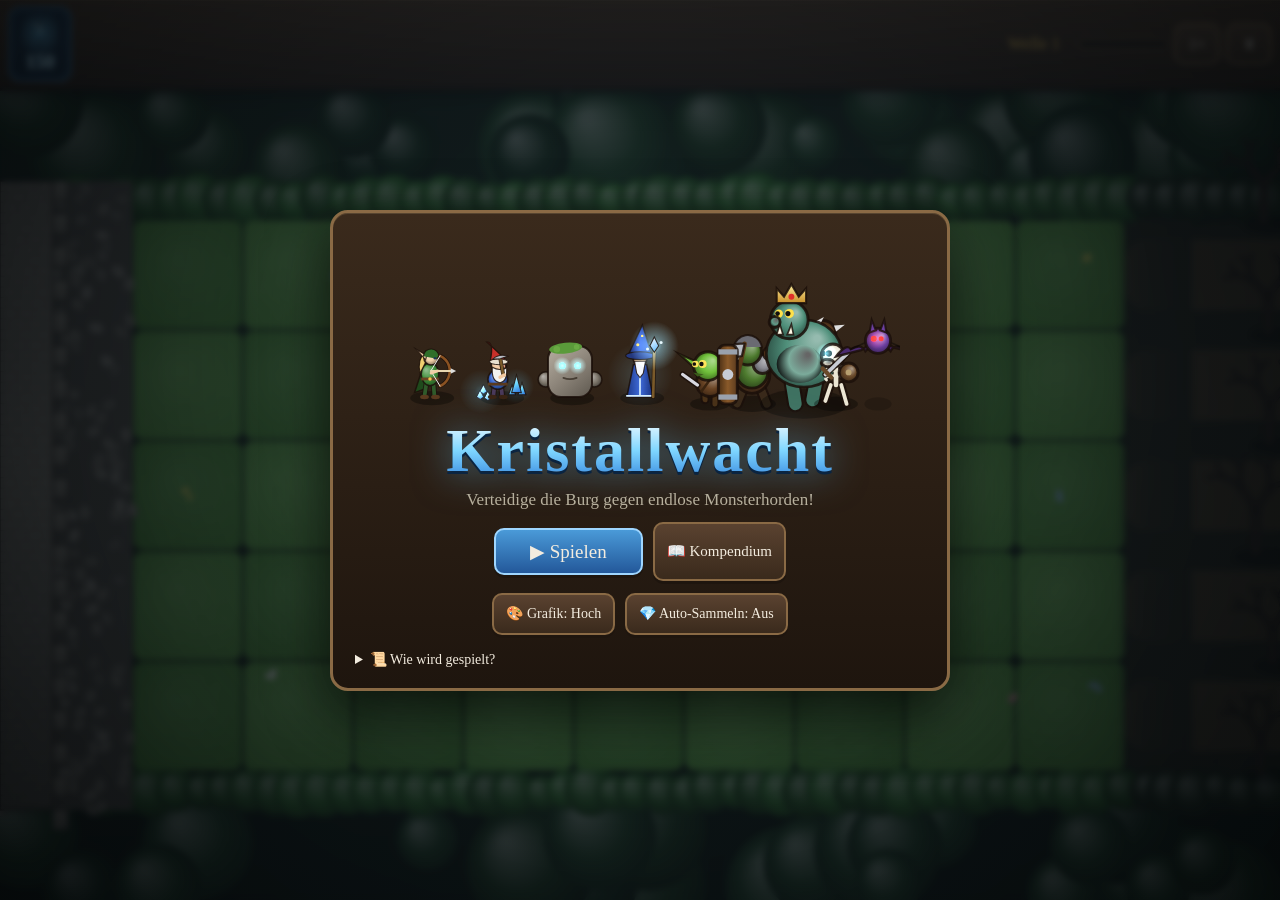
==== commit d35d0ee1: "Own mechanics, automatic waves, livelier graphics; remove Runenwacht - Resource system: gnome crysta" ====
--- a/index.html
+++ b/index.html
@@ -23,7 +23,7 @@
         <span id="waveLbl">Welle 1</span>
         <span id="hearts"></span>
         <span id="score"></span>
-        <button id="btnWave" class="btn primary">▶ Los!</button>
+        <span id="waveProg" title="Fortschritt der Welle"><i></i></span>
         <button id="btnSpeed" class="btn" title="Tempo (F)">1×</button>
         <button id="btnPause" class="btn" title="Pause (Leertaste)">⏸</button>
       </div>
--- a/style.css
+++ b/style.css
@@ -73,6 +73,9 @@
 #waveLbl { font-size: 17px; color: var(--gold); white-space: nowrap; }
 #hearts { font-size: 16px; letter-spacing: -2px; white-space: nowrap; }
 #score { font-size: 14px; color: var(--muted); white-space: nowrap; }
+#waveProg { display: inline-block; width: 90px; height: 10px; border-radius: 6px; background: rgba(0, 0, 0, .45); border: 1px solid #8a6a45; overflow: hidden; }
+#waveProg i { display: block; height: 100%; width: 0; background: linear-gradient(90deg, #f2c14e, #ff8a3a); transition: width .3s; }
+#waveProg.night i { background: linear-gradient(90deg, #8a6aff, #e0301a); }
 
 .btn {
   min-height: 42px; min-width: 46px; padding: 6px 12px;
